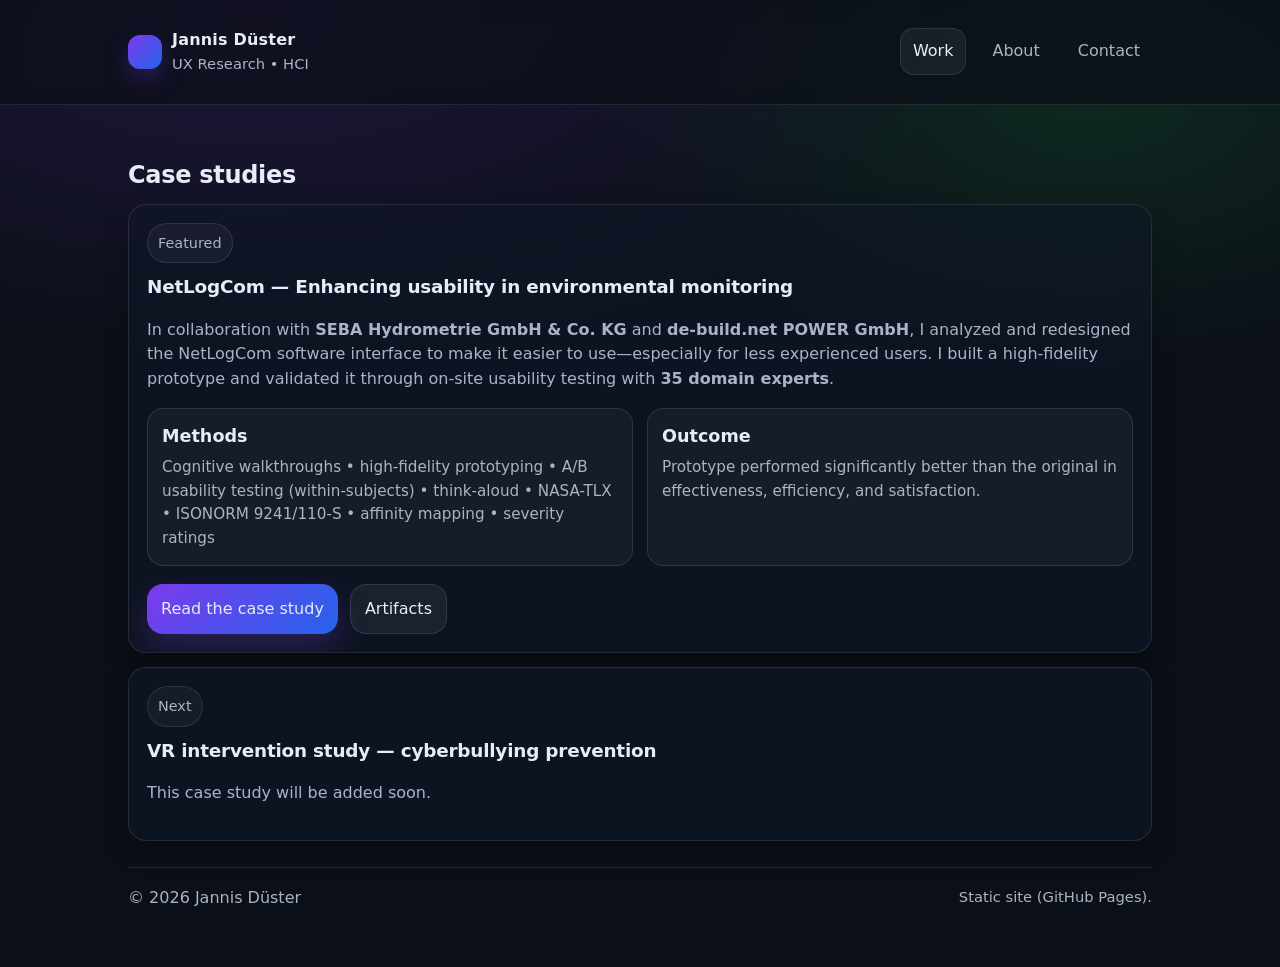
==== index.html @ 4927a179 "Initial commit: UX Research Portfolio" ====
<!doctype html>
<html lang="en">

<head>
    <meta charset="utf-8" />
    <meta name="viewport" content="width=device-width, initial-scale=1" />
    <title>Jannis Düster — UX Research Portfolio</title>
    <meta name="description" content="UX Research portfolio: case studies, methods, impact, and research operations." />
    <link rel="stylesheet" href="styles.css" />
</head>

<body>

    <header class="nav">
        <div class="container nav-inner">
            <a class="brand" href="index.html">
                <span class="logo" aria-hidden="true"></span>
                <div>
                    <b>Jannis Düster</b>
                    <div class="small">UX Research • HCI</div>
                </div>
            </a>
            <nav class="links">
                <a class="active" href="index.html">Work</a>
                <a href="about.html">About</a>
                <a href="about.html#contact">Contact</a>
            </nav>
        </div>
    </header>

    <main class="container">

       

        <!-- CASE STUDIES -->
        <section class="section" id="case-studies">
            <h2>Case studies</h2>

            <div class="grid cards">

                <!-- NetLogCom -->
                <article class="card span-12">
                    <div class="pad">
                        <span class="badge">Featured</span>
                        <h3 style="margin-top:10px;">NetLogCom — Enhancing usability in environmental monitoring</h3>
                        <p class="muted">
                            In collaboration with <b>SEBA Hydrometrie GmbH &amp; Co. KG</b> and <b>de-build.net POWER
                                GmbH</b>,
                            I analyzed and redesigned the NetLogCom software interface to make it easier to
                            use—especially for less experienced users.
                            I built a high-fidelity prototype and validated it through on-site usability testing with
                            <b>35 domain experts</b>.
                        </p>

                        <div class="two-col">
                            <div class="metric">
                                <b>Methods</b>
                                <span>
                                    Cognitive walkthroughs • high-fidelity prototyping • A/B usability testing
                                    (within-subjects) • think-aloud •
                                    NASA-TLX • ISONORM 9241/110-S • affinity mapping • severity ratings
                                </span>
                            </div>
                            <div class="metric">
                                <b>Outcome</b>
                                <span>Prototype performed significantly better than the original in effectiveness,
                                    efficiency, and satisfaction.</span>
                            </div>
                        </div>

                        <div class="actions">
                            <a class="btn primary" href="case-netlogcom.html">Read the case study</a>
                            <a class="btn" href="case-netlogcom.html#artifacts">Artifacts</a>
                        </div>
                    </div>
                </article>

                <!-- Placeholder for next -->
                <article class="card span-12">
                    <div class="pad">
                        <span class="badge">Next</span>
                        <h3 style="margin-top:10px;">VR intervention study — cyberbullying prevention</h3>
                        <p class="muted">
                            This case study will be added soon.
                        </p>
                    </div>
                </article>

            </div>
        </section>

        <footer class="footer">
            <div>© <span id="y"></span> Jannis Düster</div>
            <div class="small">Static site (GitHub Pages).</div>
        </footer>

    </main>

    <script>
        document.getElementById('y').textContent = new Date().getFullYear();
    </script>
</body>

</html>
---- styles.css ----
:root {
    --bg: #0b0f17;
    --panel: #101827;
    --panel2: #0f172a;
    --text: #e6edf6;
    --muted: #a9b4c7;
    --brand: #7c3aed;
    --brand2: #22c55e;
    --line: rgba(255, 255, 255, .10);
    --shadow: 0 12px 30px rgba(0, 0, 0, .35);
    --radius: 18px;
    --max: 1060px;
    --sans: ui-sans-serif, system-ui, -apple-system, Segoe UI, Roboto, Helvetica, Arial, "Apple Color Emoji", "Segoe UI Emoji";
}

* {
    box-sizing: border-box
}

html,
body {
    margin: 0;
    padding: 0
}

body {
    font-family: var(--sans);
    background: radial-gradient(1200px 600px at 20% 0%, rgba(124, 58, 237, .18), transparent 60%),
        radial-gradient(900px 500px at 85% 10%, rgba(34, 197, 94, .14), transparent 55%),
        var(--bg);
    color: var(--text);
    line-height: 1.55;
}

a {
    color: inherit
}

a:hover {
    opacity: .9
}

.small {
    font-size: .92rem;
    color: var(--muted)
}

.muted {
    color: var(--muted)
}

.container {
    max-width: var(--max);
    margin: 0 auto;
    padding: 28px 18px
}

.nav {
    position: sticky;
    top: 0;
    z-index: 40;
    backdrop-filter: blur(10px);
    background: rgba(11, 15, 23, .70);
    border-bottom: 1px solid var(--line);
}

.nav-inner {
    display: flex;
    align-items: center;
    justify-content: space-between;
    gap: 14px
}

.brand {
    display: flex;
    align-items: center;
    gap: 10px;
    text-decoration: none
}

.logo {
    width: 34px;
    height: 34px;
    border-radius: 12px;
    background: linear-gradient(135deg, var(--brand), #2563eb);
    box-shadow: 0 10px 22px rgba(124, 58, 237, .25);
}

.brand b {
    font-weight: 750;
    letter-spacing: .2px
}

.links {
    display: flex;
    gap: 14px;
    flex-wrap: wrap;
    align-items: center
}

.links a {
    text-decoration: none;
    padding: 10px 12px;
    border-radius: 14px;
    color: var(--muted);
}

.links a.active {
    color: var(--text);
    background: rgba(255, 255, 255, .06);
    border: 1px solid var(--line)
}

.links a:hover {
    background: rgba(255, 255, 255, .06);
    border: 1px solid var(--line);
    color: var(--text)
}

.hero {
    margin-top: 18px;
    border: 1px solid var(--line);
    background: linear-gradient(180deg, rgba(255, 255, 255, .06), rgba(255, 255, 255, .02));
    border-radius: calc(var(--radius) + 6px);
    box-shadow: var(--shadow);
    overflow: hidden;
}

.hero-inner {
    padding: 32px 26px;
    display: grid;
    grid-template-columns: 1.3fr .7fr;
    gap: 18px
}

@media (max-width: 900px) {
    .hero-inner {
        grid-template-columns: 1fr
    }
}

.kicker {
    display: inline-flex;
    align-items: center;
    gap: 8px;
    padding: 8px 12px;
    border-radius: 999px;
    border: 1px solid var(--line);
    background: rgba(255, 255, 255, .04);
    color: var(--muted);
    font-size: .92rem;
}

.pill {
    padding: 7px 10px;
    border-radius: 999px;
    border: 1px solid var(--line);
    background: rgba(255, 255, 255, .04);
    color: var(--muted);
    font-size: .9rem;
    display: inline-flex;
    gap: 8px;
    align-items: center;
}

h1 {
    margin: 14px 0 10px;
    font-size: 2.25rem;
    line-height: 1.15;
    letter-spacing: -.6px
}

h2 {
    margin: 24px 0 10px;
    font-size: 1.5rem;
    letter-spacing: -.3px
}

h3 {
    margin: 18px 0 8px;
    font-size: 1.15rem;
    letter-spacing: -.2px
}

.actions {
    margin-top: 18px;
    display: flex;
    gap: 12px;
    flex-wrap: wrap
}

.btn {
    display: inline-flex;
    align-items: center;
    justify-content: center;
    gap: 10px;
    padding: 12px 14px;
    border-radius: 16px;
    border: 1px solid var(--line);
    text-decoration: none;
    background: rgba(255, 255, 255, .06);
    color: var(--text);
}

.btn.primary {
    background: linear-gradient(135deg, var(--brand), #2563eb);
    border: 0;
    box-shadow: 0 14px 30px rgba(124, 58, 237, .25);
}

.btn:hover {
    transform: translateY(-1px)
}

.btn:active {
    transform: translateY(0)
}

.icon {
    width: 18px;
    height: 18px;
    display: inline-block
}

.grid {
    display: grid;
    gap: 14px
}

.cards {
    grid-template-columns: repeat(12, 1fr)
}

.card {
    border: 1px solid var(--line);
    background: rgba(16, 24, 39, .65);
    border-radius: var(--radius);
    box-shadow: 0 10px 24px rgba(0, 0, 0, .25);
    overflow: hidden;
}

.card .pad {
    padding: 18px
}

.span-4 {
    grid-column: span 4
}

.span-6 {
    grid-column: span 6
}

.span-8 {
    grid-column: span 8
}

.span-12 {
    grid-column: span 12
}

@media (max-width: 900px) {

    .span-4,
    .span-6,
    .span-8 {
        grid-column: span 12
    }
}

.meta {
    display: flex;
    gap: 10px;
    flex-wrap: wrap;
    margin-top: 12px
}

.metric {
    display: flex;
    flex-direction: column;
    gap: 6px;
    padding: 14px;
    border-radius: 16px;
    border: 1px solid var(--line);
    background: rgba(255, 255, 255, .04);
}

.metric b {
    font-size: 1.1rem
}

.metric span {
    color: var(--muted);
    font-size: .95rem
}

.section {
    margin-top: 18px
}

.two-col {
    display: grid;
    grid-template-columns: 1fr 1fr;
    gap: 14px
}

@media (max-width: 900px) {
    .two-col {
        grid-template-columns: 1fr
    }
}

.quote {
    border-left: 3px solid rgba(124, 58, 237, .65);
    padding: 12px 14px;
    background: rgba(255, 255, 255, .04);
    border-radius: 16px;
    color: var(--text);
}

ul {
    margin: 10px 0 0;
    padding-left: 18px
}

li {
    margin: 6px 0;
    color: var(--text)
}

hr {
    border: 0;
    border-top: 1px solid var(--line);
    margin: 20px 0
}

.gallery {
    display: grid;
    grid-template-columns: repeat(12, 1fr);
    gap: 12px;
}

.figure {
    grid-column: span 6;
    border: 1px solid var(--line);
    background: rgba(255, 255, 255, .03);
    border-radius: var(--radius);
    overflow: hidden;
}

/* Make gallery items the same height */
.gallery .figure {
    display: flex;
    flex-direction: column;
}

.gallery .figure img {
    height: 360px;
    /* adjust to taste */
    width: 100%;
    object-fit: contain;
    /* no cropping */
    background: rgba(255, 255, 255, .03);
    /* nice when contain leaves space */
}

.figure img {
    width: 100%;
    height: auto;
    display: block
}

.figure figcaption {
    padding: 10px 12px;
    color: var(--muted);
    font-size: .92rem
}

@media (max-width: 900px) {
    .figure {
        grid-column: span 12
    }
}

.footer {
    margin-top: 26px;
    padding: 18px 0 28px;
    border-top: 1px solid var(--line);
    color: var(--muted);
    display: flex;
    justify-content: space-between;
    gap: 12px;
    flex-wrap: wrap
}

.badge {
    display: inline-flex;
    align-items: center;
    gap: 8px;
    padding: 8px 10px;
    border-radius: 999px;
    border: 1px solid var(--line);
    background: rgba(255, 255, 255, .04);
    color: var(--muted);
    font-size: .9rem;
}

.aside-sticky {
    position: sticky;
    top: 88px;
}

@media (max-width: 900px) {
    .aside-sticky {
        position: static
    }
}

.table {
    width: 100%;
    border-collapse: separate;
    border-spacing: 0;
    overflow: hidden;
    border-radius: 16px;
    border: 1px solid var(--line);
}

.table th,
.table td {
    padding: 12px 12px;
    border-bottom: 1px solid var(--line);
    vertical-align: top;
}

.table th {
    background: rgba(255, 255, 255, .04);
    text-align: left;
    color: var(--muted);
    font-weight: 650
}

.table tr:last-child td {
    border-bottom: 0
}
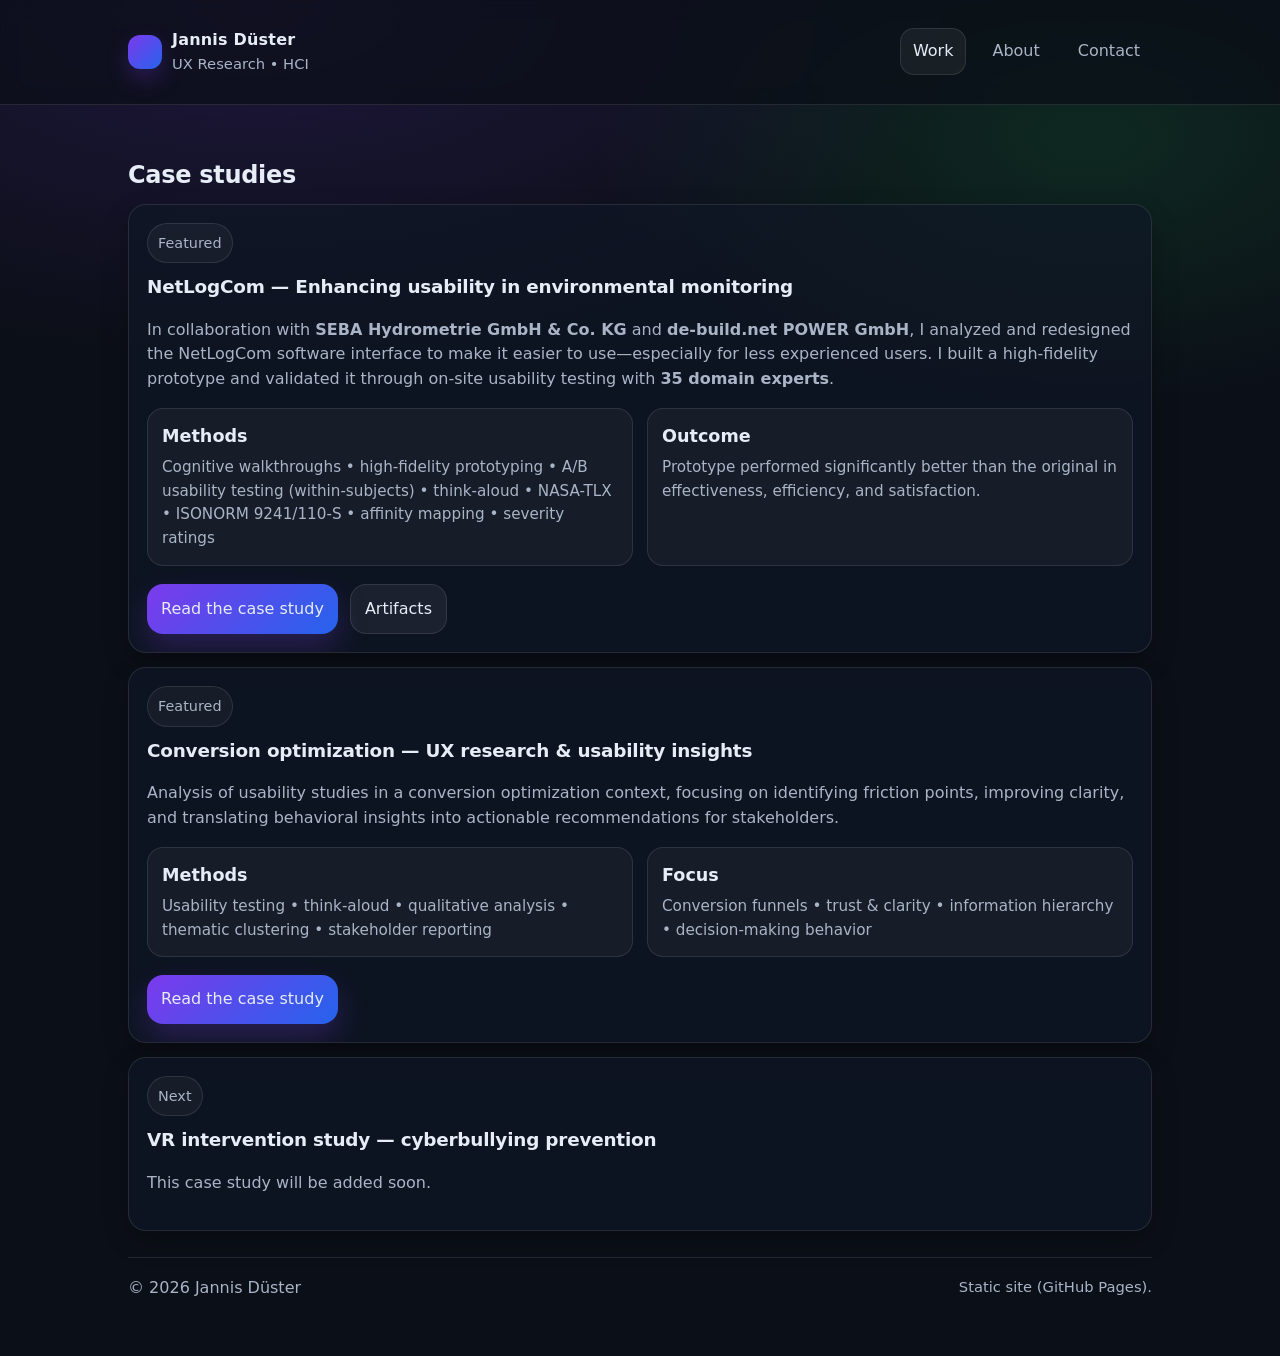
==== commit fc288701: "Add conversion optimization case study" ====
--- a/index.html
+++ b/index.html
@@ -75,6 +75,37 @@
                     </div>
                 </article>
 
+                <!-- Conversion Optimization -->
+                <article class="card span-12">
+                    <div class="pad">
+                        <span class="badge">Featured</span>
+                        <h3 style="margin-top:10px;">Conversion optimization — UX research & usability insights</h3>
+                        <p class="muted">
+                            Analysis of usability studies in a conversion optimization context, focusing on identifying friction points,
+                            improving clarity, and translating behavioral insights into actionable recommendations for stakeholders.
+                        </p>
+                
+                        <div class="two-col">
+                            <div class="metric">
+                                <b>Methods</b>
+                                <span>
+                                    Usability testing • think-aloud • qualitative analysis • thematic clustering • stakeholder reporting
+                                </span>
+                            </div>
+                            <div class="metric">
+                                <b>Focus</b>
+                                <span>
+                                    Conversion funnels • trust & clarity • information hierarchy • decision-making behavior
+                                </span>
+                            </div>
+                        </div>
+                
+                        <div class="actions">
+                            <a class="btn primary" href="case-conversion-optimization.html">Read the case study</a>
+                        </div>
+                    </div>
+                </article>
+
                 <!-- Placeholder for next -->
                 <article class="card span-12">
                     <div class="pad">
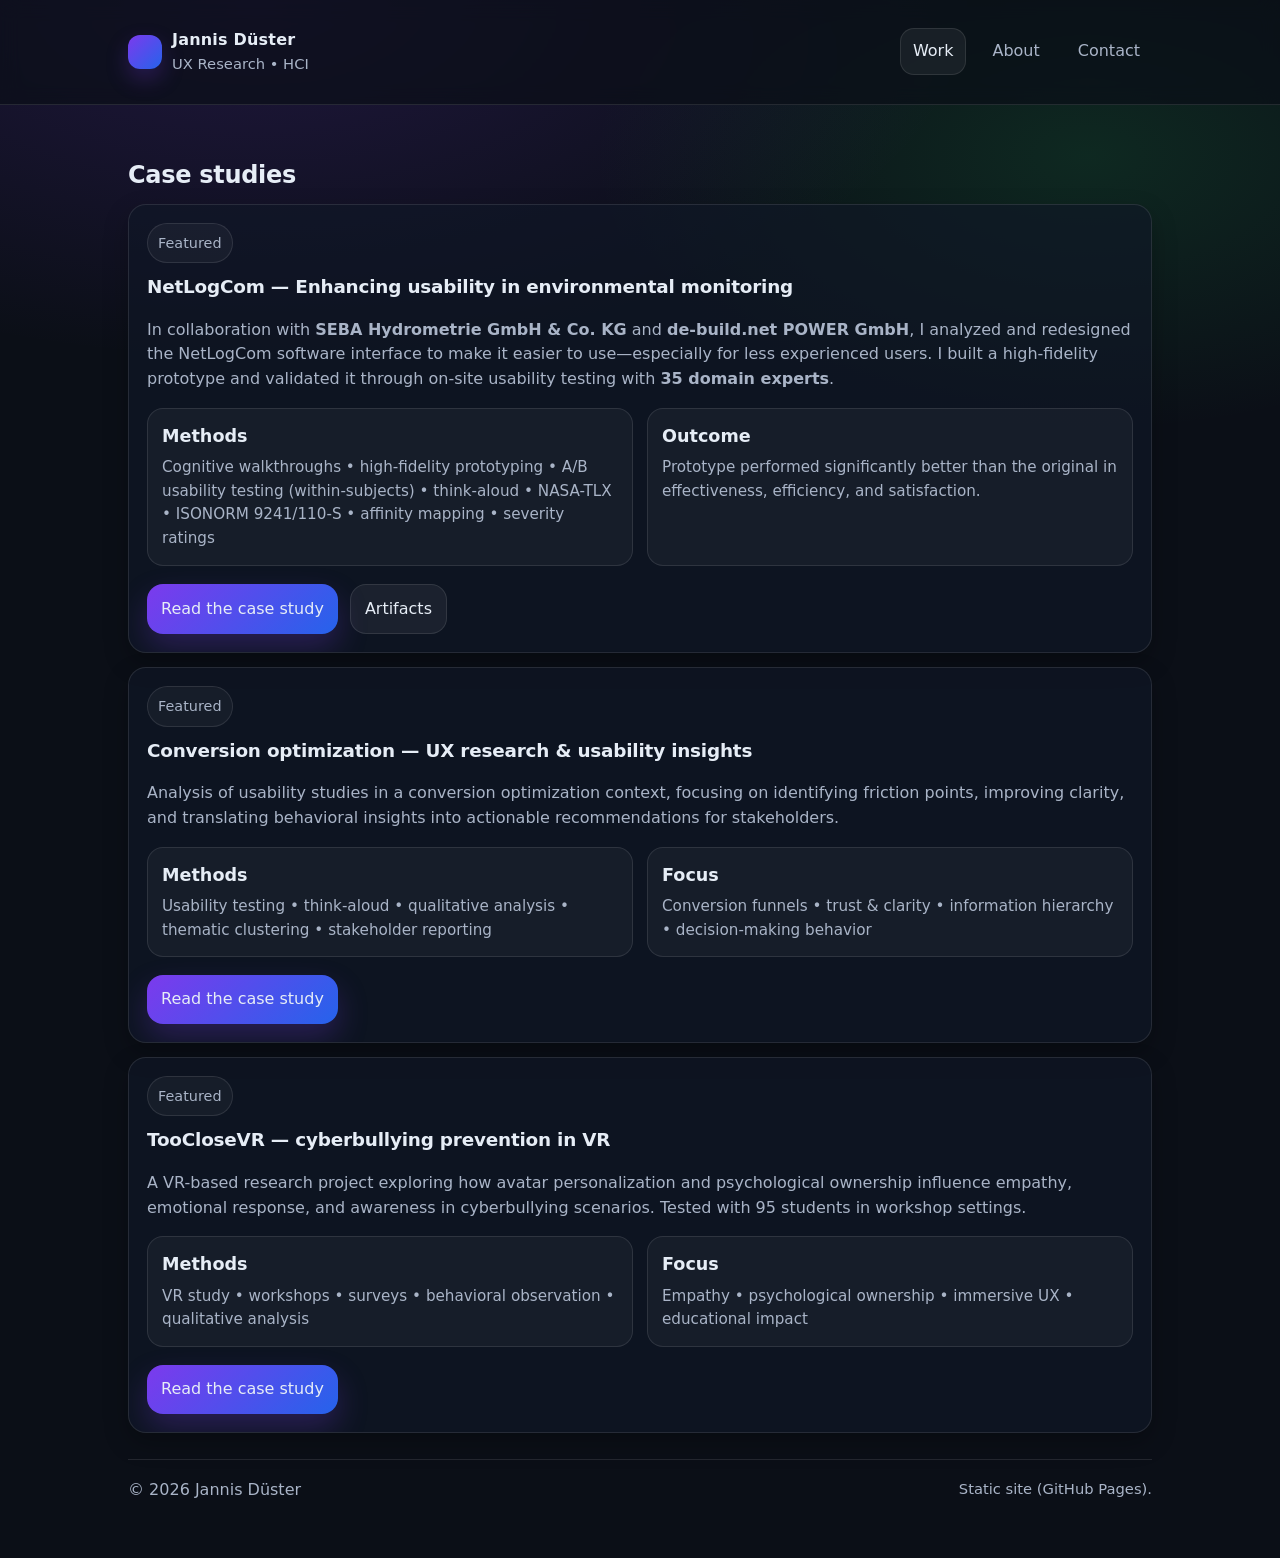
==== commit 5047093f: "Fix VR images layout" ====
--- a/index.html
+++ b/index.html
@@ -106,16 +106,37 @@
                     </div>
                 </article>
 
-                <!-- Placeholder for next -->
-                <article class="card span-12">
-                    <div class="pad">
-                        <span class="badge">Next</span>
-                        <h3 style="margin-top:10px;">VR intervention study — cyberbullying prevention</h3>
-                        <p class="muted">
-                            This case study will be added soon.
-                        </p>
+                <!-- VR Intervention -->
+            <article class="card span-12">
+                <div class="pad">
+                    <span class="badge">Featured</span>
+                    <h3 style="margin-top:10px;">TooCloseVR — cyberbullying prevention in VR</h3>
+                    <p class="muted">
+                        A VR-based research project exploring how avatar personalization and psychological ownership influence
+                        empathy,
+                        emotional response, and awareness in cyberbullying scenarios. Tested with 95 students in workshop settings.
+                    </p>
+            
+                    <div class="two-col">
+                        <div class="metric">
+                            <b>Methods</b>
+                            <span>
+                                VR study • workshops • surveys • behavioral observation • qualitative analysis
+                            </span>
+                        </div>
+                        <div class="metric">
+                            <b>Focus</b>
+                            <span>
+                                Empathy • psychological ownership • immersive UX • educational impact
+                            </span>
+                        </div>
                     </div>
-                </article>
+            
+                    <div class="actions">
+                        <a class="btn primary" href="case-vr-cyberbullying.html">Read the case study</a>
+                    </div>
+                </div>
+            </article>
 
             </div>
         </section>
